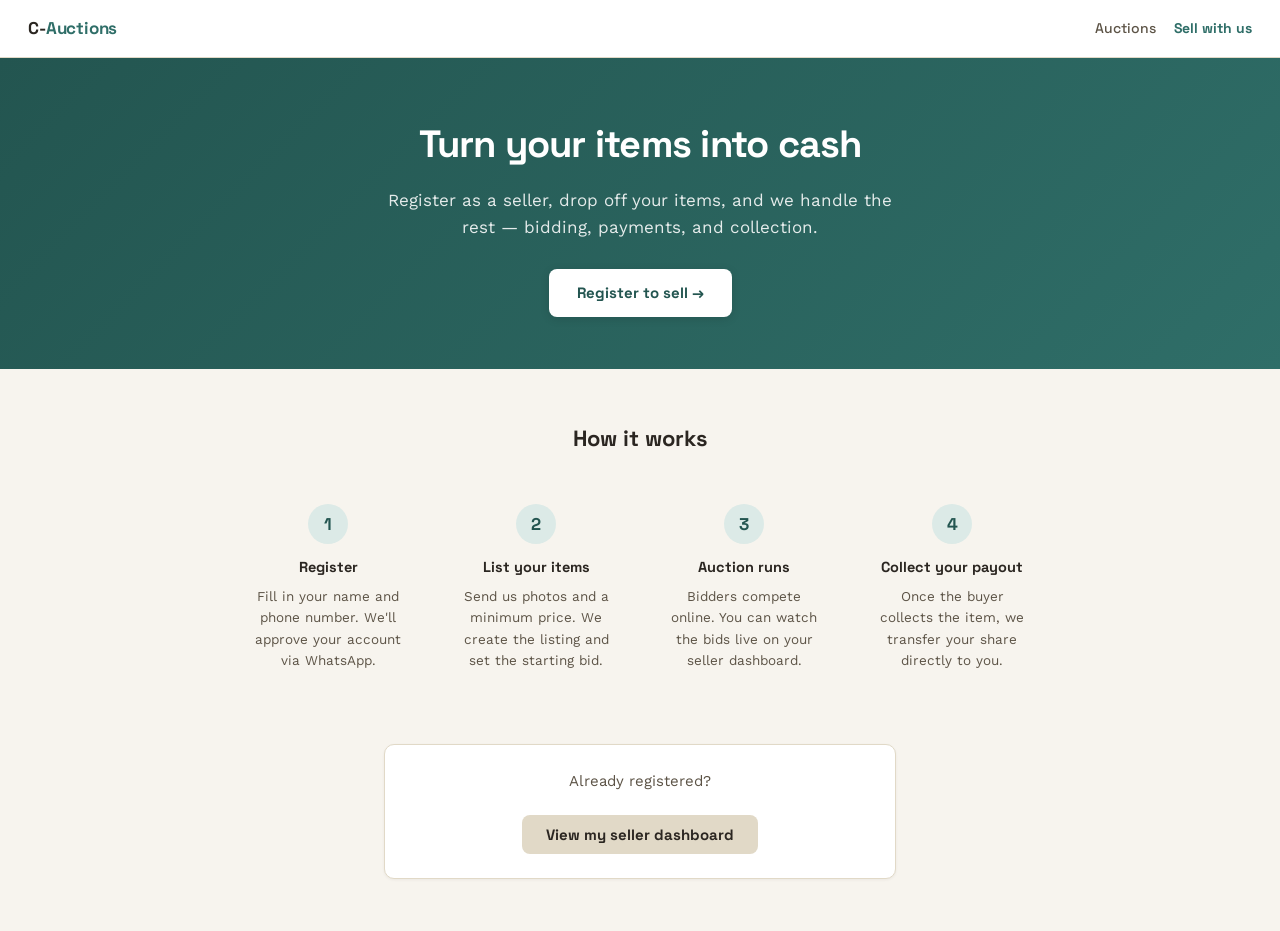
==== pages/seller.html @ de564e2b "Add seller self-registration and dashboard" ====
<!DOCTYPE html>
<html lang="en">
<head>
<meta charset="UTF-8">
<meta name="viewport" content="width=device-width, initial-scale=1.0">
<title>Sell with us — C-Auctions</title>
<link rel="preconnect" href="https://fonts.googleapis.com">
<link href="https://fonts.googleapis.com/css2?family=Space+Grotesk:wght@500;700&family=Work+Sans:wght@400;500;600&display=swap" rel="stylesheet">
<style>
:root {
  --teal-600:#2F6E68; --teal-700:#235550; --teal-100:#DCEAE7;
  --stone-50:#F7F4EE; --stone-100:#EDE7DB; --stone-200:#E1D9C7; --stone-300:#D2C7AE;
  --ink-900:#2B2621; --ink-600:#5C5346; --ink-400:#8A8071;
  --green-600:#4C7A4F; --green-100:#DEEBDD;
  --clay-500:#B9773F; --clay-100:#F3E4D2;
  --red-600:#A8452E; --red-100:#F3DFD8;
  --radius:10px;
}
*{box-sizing:border-box;}
html,body{margin:0;padding:0;}
body{
  background:var(--stone-50); color:var(--ink-900);
  font-family:'Work Sans',sans-serif; font-size:15px; line-height:1.6;
}
h1,h2,h3,.brand,nav a,button{font-family:'Space Grotesk',sans-serif;}

/* Header */
header{
  background:#fff; border-bottom:1px solid var(--stone-200);
  padding:0 28px; display:flex; align-items:center;
  justify-content:space-between; height:58px;
}
.brand{font-weight:700;font-size:17px;letter-spacing:-.01em;text-decoration:none;color:var(--ink-900);}
.brand span{color:var(--teal-600);}
.header-nav{display:flex;gap:18px;align-items:center;}
.header-nav a{color:var(--ink-600);font-size:14px;font-weight:500;text-decoration:none;}
.header-nav a:hover{color:var(--teal-600);}

/* Hero */
.hero{
  background:linear-gradient(135deg,var(--teal-700) 0%,var(--teal-600) 100%);
  color:#fff; padding:56px 28px 52px; text-align:center;
}
.hero h1{font-size:clamp(26px,5vw,38px);margin:0 0 12px;letter-spacing:-.02em;}
.hero p{font-size:17px;opacity:.88;max-width:520px;margin:0 auto 28px;}
.hero-btn{
  display:inline-block;background:#fff;color:var(--teal-700);
  font-family:'Space Grotesk',sans-serif;font-weight:700;font-size:15px;
  padding:12px 28px;border-radius:8px;text-decoration:none;
  box-shadow:0 2px 10px rgba(0,0,0,.12);
}
.hero-btn:hover{background:var(--stone-100);}

/* How it works */
.how{max-width:860px;margin:52px auto;padding:0 24px;}
.how h2{font-size:22px;margin:0 0 28px;text-align:center;}
.steps{display:grid;grid-template-columns:repeat(auto-fit,minmax(180px,1fr));gap:20px;}
.step{text-align:center;padding:20px 14px;}
.step .num{
  width:40px;height:40px;border-radius:50%;background:var(--teal-100);
  color:var(--teal-700);font-family:'Space Grotesk',sans-serif;font-weight:700;
  font-size:17px;display:flex;align-items:center;justify-content:center;margin:0 auto 12px;
}
.step h3{font-size:14.5px;margin:0 0 6px;}
.step p{font-size:13.5px;color:var(--ink-600);margin:0;}

/* Forms / cards */
.section{max-width:560px;margin:0 auto 52px;padding:0 24px;}
.card{
  background:#fff;border:1px solid var(--stone-200);border-radius:var(--radius);
  padding:28px 28px;box-shadow:0 1px 3px rgba(43,38,33,.06);
}
.card h2{font-size:19px;margin:0 0 20px;}
label{display:block;font-size:12.5px;font-weight:600;color:var(--ink-600);
  margin:0 0 5px;text-transform:uppercase;letter-spacing:.03em;}
input[type=text],input[type=tel],input[type=email]{
  width:100%;padding:10px 12px;border:1px solid var(--stone-300);border-radius:8px;
  font-family:'Work Sans',sans-serif;font-size:14.5px;color:var(--ink-900);margin-bottom:14px;
}
input:focus{outline:2px solid var(--teal-600);outline-offset:0;border-color:var(--teal-600);}
button{
  width:100%;padding:12px;background:var(--teal-600);color:#fff;border:none;
  border-radius:8px;font-family:'Space Grotesk',sans-serif;font-weight:700;
  font-size:15px;cursor:pointer;margin-top:4px;
}
button:hover{background:var(--teal-700);}
button:disabled{opacity:.5;cursor:not-allowed;}
button.secondary{background:var(--stone-200);color:var(--ink-900);margin-top:8px;}
button.secondary:hover{background:var(--stone-300);}
.hint{font-size:13px;color:var(--ink-400);margin-top:-8px;margin-bottom:14px;}

/* Feedback banners */
.banner{border-radius:8px;padding:14px 16px;margin-bottom:16px;font-size:14px;line-height:1.5;}
.banner.success{background:var(--green-100);color:var(--green-600);}
.banner.warn{background:var(--clay-100);color:var(--clay-500);}
.banner.error{background:var(--red-100);color:var(--red-600);}
.banner.info{background:var(--teal-100);color:var(--teal-700);}

/* Dashboard */
.dash-header{
  background:#fff;border-bottom:1px solid var(--stone-200);
  padding:16px 24px;margin-bottom:24px;
}
.dash-header h2{margin:0 0 2px;font-size:18px;}
.dash-header p{margin:0;color:var(--ink-600);font-size:13.5px;}

.stats-row{display:grid;grid-template-columns:repeat(auto-fit,minmax(130px,1fr));gap:12px;margin-bottom:22px;}
.stat{background:#fff;border:1px solid var(--stone-200);border-radius:var(--radius);padding:14px 16px;}
.stat .num{font-family:'Space Grotesk',sans-serif;font-size:22px;font-weight:700;}
.stat .label{color:var(--ink-600);font-size:12px;margin-top:4px;}

.section-title{font-family:'Space Grotesk',sans-serif;font-size:15px;font-weight:700;
  margin:24px 0 10px;padding-bottom:7px;border-bottom:1px solid var(--stone-200);}

.item-card{
  background:#fff;border:1px solid var(--stone-200);border-radius:var(--radius);
  padding:14px 16px;margin-bottom:10px;display:flex;gap:14px;align-items:flex-start;
}
.item-card img{width:56px;height:56px;object-fit:cover;border-radius:6px;
  background:var(--stone-200);flex:0 0 56px;}
.item-card .info{flex:1;min-width:0;}
.item-card .name{font-weight:600;font-size:14.5px;margin-bottom:2px;}
.item-card .meta{font-size:13px;color:var(--ink-600);}
.item-card .bid{font-family:'Space Grotesk',sans-serif;font-size:16px;font-weight:700;color:var(--teal-700);}

.dot{width:8px;height:8px;border-radius:50%;display:inline-block;margin-right:5px;}
.dot-open{background:var(--teal-600);}
.dot-sold{background:var(--green-600);}
.dot-unsold{background:transparent;border:1.5px solid var(--ink-400);}
.dot-closed{background:transparent;border:1.5px solid var(--ink-600);}

.pay-row{
  background:#fff;border:1px solid var(--stone-200);border-radius:8px;
  padding:12px 16px;margin-bottom:8px;display:flex;justify-content:space-between;
  align-items:center;gap:10px;flex-wrap:wrap;
}
.pay-row .item-label{font-size:14px;font-weight:600;}
.pay-row .amounts{font-size:13px;color:var(--ink-600);}
.pay-row .status-tag{font-size:12px;font-weight:700;padding:3px 10px;border-radius:999px;}
.tag-paid{background:var(--green-100);color:var(--green-600);}
.tag-pending{background:var(--clay-100);color:var(--clay-500);}
.tag-collected{background:var(--teal-100);color:var(--teal-700);}

/* Toggle between screens */
.screen{display:none;}
.screen.active{display:block;}

@media(max-width:600px){
  header{padding:0 16px;}
  .hero{padding:40px 18px 36px;}
  .card{padding:20px 18px;}
  .section{padding:0 16px;}
}
</style>
</head>
<body>

<header>
  <a href="index.html" class="brand">C-<span>Auctions</span></a>
  <nav class="header-nav">
    <a href="index.html">Auctions</a>
    <a href="seller.html" style="color:var(--teal-600);font-weight:700;">Sell with us</a>
  </nav>
</header>

<!-- ── Screen: landing (default) ── -->
<div class="screen active" id="screen-landing">
  <div class="hero">
    <h1>Turn your items into cash</h1>
    <p>Register as a seller, drop off your items, and we handle the rest — bidding, payments, and collection.</p>
    <a href="#" class="hero-btn" onclick="showScreen('screen-register');return false;">Register to sell →</a>
  </div>

  <div class="how">
    <h2>How it works</h2>
    <div class="steps">
      <div class="step">
        <div class="num">1</div>
        <h3>Register</h3>
        <p>Fill in your name and phone number. We'll approve your account via WhatsApp.</p>
      </div>
      <div class="step">
        <div class="num">2</div>
        <h3>List your items</h3>
        <p>Send us photos and a minimum price. We create the listing and set the starting bid.</p>
      </div>
      <div class="step">
        <div class="num">3</div>
        <h3>Auction runs</h3>
        <p>Bidders compete online. You can watch the bids live on your seller dashboard.</p>
      </div>
      <div class="step">
        <div class="num">4</div>
        <h3>Collect your payout</h3>
        <p>Once the buyer collects the item, we transfer your share directly to you.</p>
      </div>
    </div>
  </div>

  <div class="section">
    <div class="card" style="text-align:center;padding:24px;">
      <p style="margin:0 0 14px;color:var(--ink-600);">Already registered?</p>
      <button class="secondary" style="width:auto;padding:10px 24px;" onclick="showScreen('screen-lookup')">View my seller dashboard</button>
    </div>
  </div>
</div>

<!-- ── Screen: register ── -->
<div class="screen" id="screen-register">
  <div class="section" style="margin-top:40px;">
    <div class="card">
      <h2>Register as a seller</h2>
      <div id="reg-banner"></div>
      <div id="reg-form">
        <label for="r-name">Full name *</label>
        <input type="text" id="r-name" placeholder="Jane Smith">
        <label for="r-phone">WhatsApp number *</label>
        <input type="tel" id="r-phone" placeholder="082 123 4567">
        <div class="hint">We'll send your approval and collection notifications here.</div>
        <label for="r-email">Email (optional)</label>
        <input type="email" id="r-email" placeholder="jane@example.com">
        <button id="reg-btn" onclick="submitRegistration()">Submit registration</button>
        <button class="secondary" onclick="showScreen('screen-landing')">← Back</button>
      </div>
    </div>
  </div>
</div>

<!-- ── Screen: lookup (returning seller) ── -->
<div class="screen" id="screen-lookup">
  <div class="section" style="margin-top:40px;">
    <div class="card">
      <h2>View your dashboard</h2>
      <div id="lookup-banner"></div>
      <label for="l-phone">Your WhatsApp number</label>
      <input type="tel" id="l-phone" placeholder="082 123 4567"
        onkeydown="if(event.key==='Enter') loadDashboard()">
      <button onclick="loadDashboard()">Open dashboard</button>
      <button class="secondary" onclick="showScreen('screen-landing')">← Back</button>
    </div>
  </div>
</div>

<!-- ── Screen: dashboard ── -->
<div class="screen" id="screen-dashboard">
  <div class="dash-header">
    <h2 id="dash-name">My seller dashboard</h2>
    <p id="dash-phone"></p>
  </div>
  <div class="section" style="max-width:700px;margin-bottom:52px;">
    <div class="stats-row" id="dash-stats"></div>

    <div class="section-title">My items</div>
    <div id="dash-items"><p style="color:var(--ink-400);">Loading…</p></div>

    <div class="section-title">Payments &amp; payouts</div>
    <div id="dash-payments"><p style="color:var(--ink-400);">Loading…</p></div>

    <div style="margin-top:24px;">
      <button class="secondary" onclick="showScreen('screen-landing')">← Back</button>
    </div>
  </div>
</div>

<script>
const API = 'https://consignment-auctions-api.morneydeetlefs.workers.dev/api';

function showScreen(id) {
  document.querySelectorAll('.screen').forEach(s => s.classList.remove('active'));
  document.getElementById(id).classList.add('active');
  window.scrollTo(0, 0);
}

function normalisePhone(raw) {
  let p = raw.replace(/[\s\-()]/g, '');
  if (p.startsWith('0')) p = '27' + p.slice(1);
  if (!p.startsWith('27')) p = '27' + p;
  return p;
}

function money(n) {
  return 'R' + Number(n).toLocaleString('en-ZA', { minimumFractionDigits: 2, maximumFractionDigits: 2 });
}

function banner(containerId, msg, type) {
  document.getElementById(containerId).innerHTML =
    `<div class="banner ${type}">${msg}</div>`;
}

// ── Registration ──────────────────────────────────────────────
async function submitRegistration() {
  const name = document.getElementById('r-name').value.trim();
  const phone = document.getElementById('r-phone').value.trim();
  const email = document.getElementById('r-email').value.trim();
  if (!name || !phone) return banner('reg-banner', 'Name and phone are required.', 'error');

  const btn = document.getElementById('reg-btn');
  btn.disabled = true; btn.textContent = 'Submitting…';

  try {
    const res = await fetch(`${API}/register`, {
      method: 'POST',
      headers: { 'Content-Type': 'application/json' },
      body: JSON.stringify({ name, phone, email: email || undefined }),
    });
    const data = await res.json();
    if (data.alreadyPending) {
      banner('reg-banner', '⏳ ' + data.message, 'warn');
    } else if (data.alreadyActive) {
      banner('reg-banner', '✅ ' + data.message, 'info');
      document.getElementById('reg-form').innerHTML +=
        `<button class="secondary" onclick="document.getElementById('l-phone').value='${document.getElementById('r-phone').value}';showScreen('screen-lookup')">Open my dashboard →</button>`;
    } else if (data.ok) {
      document.getElementById('reg-form').style.display = 'none';
      banner('reg-banner', `
        <strong>✅ Registration submitted!</strong><br>
        Thanks, ${name}. We'll send you a WhatsApp message once your account is approved — usually within 24 hours.
        Once approved you can list items by sending us photos on WhatsApp.
      `, 'success');
    } else {
      throw new Error(data.error || 'Something went wrong');
    }
  } catch (e) {
    banner('reg-banner', '❌ ' + e.message, 'error');
  }
  btn.disabled = false; btn.textContent = 'Submit registration';
}

// ── Dashboard ─────────────────────────────────────────────────
async function loadDashboard() {
  const raw = document.getElementById('l-phone').value.trim();
  if (!raw) return banner('lookup-banner', 'Enter your phone number.', 'error');
  const phone = normalisePhone(raw);

  try {
    const res = await fetch(`${API}/seller-portal/${phone}`);
    const data = await res.json();
    if (!res.ok) {
      if (res.status === 404) {
        banner('lookup-banner',
          `No account found for that number. <a href="#" onclick="showScreen('screen-register');return false;">Register here →</a>`,
          'error');
      } else {
        banner('lookup-banner', data.error || 'Something went wrong', 'error');
      }
      return;
    }

    if (data.status === 'pending') {
      banner('lookup-banner', `
        ⏳ <strong>Your account is pending approval.</strong><br>
        We'll send you a WhatsApp message once you're approved, ${data.seller.name}.
      `, 'warn');
      return;
    }

    renderDashboard(data);
    showScreen('screen-dashboard');

  } catch (e) {
    banner('lookup-banner', '❌ ' + e.message, 'error');
  }
}

function renderDashboard(data) {
  const { seller, items, payments, payouts } = data;
  document.getElementById('dash-name').textContent = seller.name;
  document.getElementById('dash-phone').textContent = seller.phone;

  const totalEarned = payments.filter(p => p.payment_status === 'paid').reduce((s, p) => s + p.seller_due, 0);
  const totalPaidOut = payouts.filter(p => p.status === 'paid').reduce((s, p) => s + p.total_amount, 0);
  const openItems = items.filter(i => i.status === 'open').length;
  const soldItems = items.filter(i => i.status === 'sold').length;

  document.getElementById('dash-stats').innerHTML = `
    <div class="stat"><div class="num">${items.length}</div><div class="label">Total items</div></div>
    <div class="stat"><div class="num">${openItems}</div><div class="label">Currently bidding</div></div>
    <div class="stat"><div class="num">${soldItems}</div><div class="label">Sold</div></div>
    <div class="stat"><div class="num">${money(totalEarned)}</div><div class="label">Total earned</div></div>
    <div class="stat"><div class="num">${money(totalPaidOut)}</div><div class="label">Paid out to you</div></div>
  `;

  if (!items.length) {
    document.getElementById('dash-items').innerHTML =
      `<p style="color:var(--ink-400);">No items yet. Send us photos on WhatsApp to get your first item listed.</p>`;
  } else {
    document.getElementById('dash-items').innerHTML = items.map(it => {
      const dotClass = { open:'dot-open', sold:'dot-sold', unsold:'dot-unsold', closed:'dot-closed' }[it.status] || 'dot-closed';
      const imgSrc = it.image_key
        ? `${API}/images/${it.image_key}`
        : '';
      return `
        <div class="item-card">
          ${imgSrc ? `<img src="${imgSrc}" onerror="this.style.display='none'">` : ''}
          <div class="info">
            <div class="name">${esc(it.name)}</div>
            <div class="meta">
              <span class="dot ${dotClass}"></span>${it.status}
              &nbsp;·&nbsp; ${esc(it.auction_name)}
              ${it.end_date ? `&nbsp;·&nbsp; Ends ${new Date(it.end_date).toLocaleDateString('en-ZA')}` : ''}
            </div>
            ${it.status === 'open' || it.status === 'sold'
              ? `<div class="bid">Current bid: ${money(it.current_bid)}${it.highest_bidder_name ? ` <span style="font-size:13px;font-weight:400;color:var(--ink-600);">by ${esc(it.highest_bidder_name)}</span>` : ''}</div>`
              : ''}
          </div>
        </div>
      `;
    }).join('');
  }

  if (!payments.length) {
    document.getElementById('dash-payments').innerHTML =
      `<p style="color:var(--ink-400);">No payments yet.</p>`;
  } else {
    document.getElementById('dash-payments').innerHTML = payments.map(p => {
      const tag = p.collected_at
        ? `<span class="status-tag tag-collected">✓ Collected</span>`
        : p.payment_status === 'paid'
          ? `<span class="status-tag tag-paid">Payment received</span>`
          : `<span class="status-tag tag-pending">Awaiting payment</span>`;
      return `
        <div class="pay-row">
          <div>
            <div class="item-label">${esc(p.item_name)}</div>
            <div class="amounts">Sale: ${money(p.amount)} &nbsp;·&nbsp; Your share: <strong>${money(p.seller_due)}</strong></div>
          </div>
          ${tag}
        </div>
      `;
    }).join('');

    if (payouts.length) {
      document.getElementById('dash-payments').innerHTML += `
        <div style="margin-top:14px;font-size:13.5px;color:var(--ink-600);">
          <strong>Payout history</strong>
        </div>
        ${payouts.map(po => `
          <div class="pay-row">
            <div>
              <div class="item-label">${money(po.total_amount)}</div>
              <div class="amounts">${new Date(po.created_at).toLocaleDateString('en-ZA')}</div>
            </div>
            <span class="status-tag ${po.status === 'paid' ? 'tag-paid' : 'tag-pending'}">
              ${po.status === 'paid' ? '✓ Sent' : 'Pending'}
            </span>
          </div>
        `).join('')}
      `;
    }
  }
}

function esc(s) {
  return String(s ?? '').replace(/[&<>"']/g, c =>
    ({'&':'&amp;','<':'&lt;','>':'&gt;','"':'&quot;',"'":'&#39;'}[c]));
}
</script>
</body>
</html>
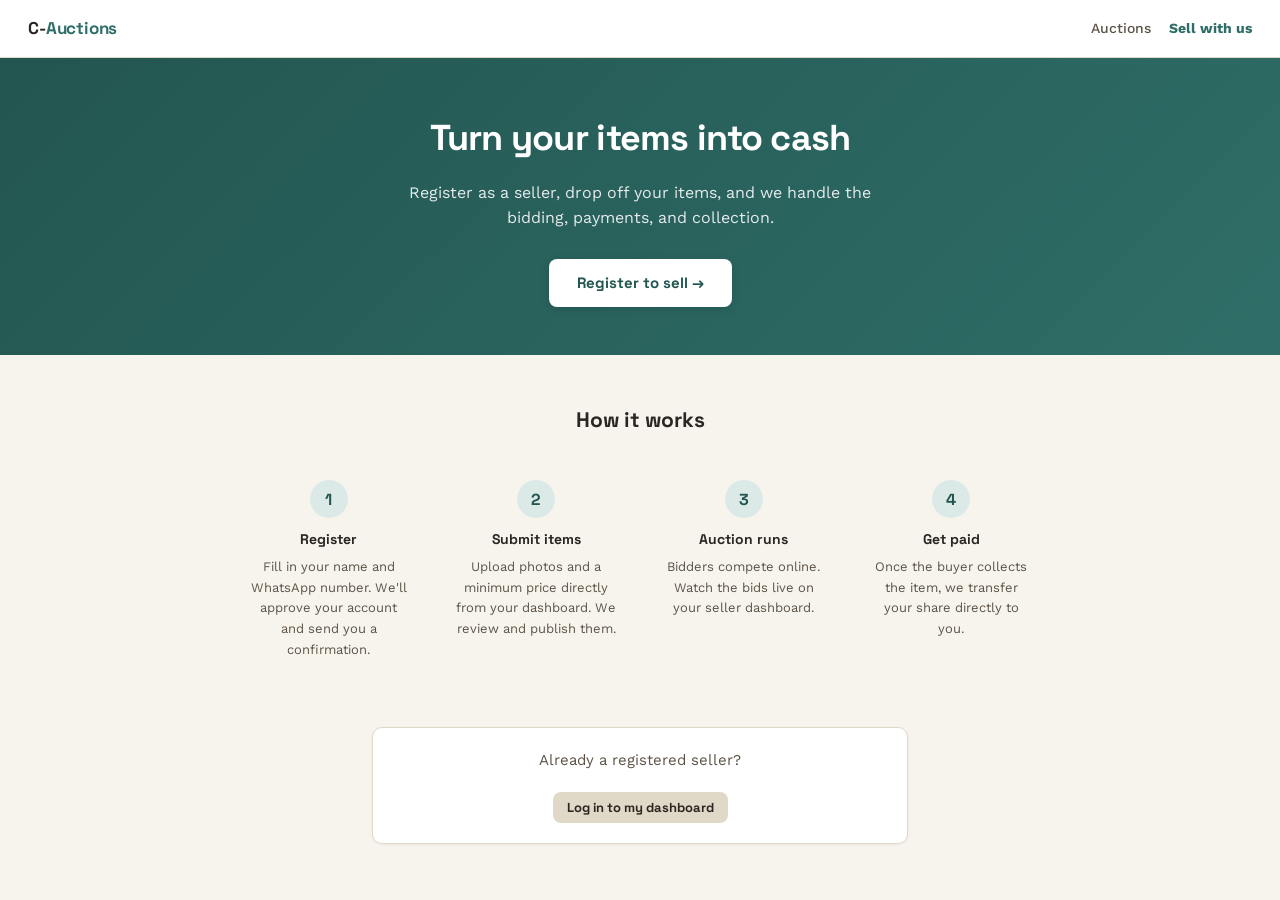
==== commit 8dc71b42: "Seller OTP login, item submissions, sell link on public site" ====
--- a/pages/seller.html
+++ b/pages/seller.html
@@ -7,150 +7,89 @@
 <link rel="preconnect" href="https://fonts.googleapis.com">
 <link href="https://fonts.googleapis.com/css2?family=Space+Grotesk:wght@500;700&family=Work+Sans:wght@400;500;600&display=swap" rel="stylesheet">
 <style>
-:root {
-  --teal-600:#2F6E68; --teal-700:#235550; --teal-100:#DCEAE7;
-  --stone-50:#F7F4EE; --stone-100:#EDE7DB; --stone-200:#E1D9C7; --stone-300:#D2C7AE;
-  --ink-900:#2B2621; --ink-600:#5C5346; --ink-400:#8A8071;
-  --green-600:#4C7A4F; --green-100:#DEEBDD;
-  --clay-500:#B9773F; --clay-100:#F3E4D2;
-  --red-600:#A8452E; --red-100:#F3DFD8;
+:root{
+  --teal-600:#2F6E68;--teal-700:#235550;--teal-100:#DCEAE7;
+  --stone-50:#F7F4EE;--stone-100:#EDE7DB;--stone-200:#E1D9C7;--stone-300:#D2C7AE;
+  --ink-900:#2B2621;--ink-600:#5C5346;--ink-400:#8A8071;
+  --green-600:#4C7A4F;--green-100:#DEEBDD;
+  --clay-500:#B9773F;--clay-100:#F3E4D2;
+  --red-600:#A8452E;--red-100:#F3DFD8;
   --radius:10px;
 }
 *{box-sizing:border-box;}
 html,body{margin:0;padding:0;}
-body{
-  background:var(--stone-50); color:var(--ink-900);
-  font-family:'Work Sans',sans-serif; font-size:15px; line-height:1.6;
-}
-h1,h2,h3,.brand,nav a,button{font-family:'Space Grotesk',sans-serif;}
-
-/* Header */
-header{
-  background:#fff; border-bottom:1px solid var(--stone-200);
-  padding:0 28px; display:flex; align-items:center;
-  justify-content:space-between; height:58px;
-}
-.brand{font-weight:700;font-size:17px;letter-spacing:-.01em;text-decoration:none;color:var(--ink-900);}
+body{background:var(--stone-50);color:var(--ink-900);font-family:'Work Sans',sans-serif;font-size:15px;line-height:1.6;}
+h1,h2,h3,.brand,button{font-family:'Space Grotesk',sans-serif;}
+header{background:#fff;border-bottom:1px solid var(--stone-200);padding:0 28px;display:flex;align-items:center;justify-content:space-between;height:58px;}
+.brand{font-weight:700;font-size:17px;text-decoration:none;color:var(--ink-900);letter-spacing:-.01em;}
 .brand span{color:var(--teal-600);}
 .header-nav{display:flex;gap:18px;align-items:center;}
 .header-nav a{color:var(--ink-600);font-size:14px;font-weight:500;text-decoration:none;}
-.header-nav a:hover{color:var(--teal-600);}
-
-/* Hero */
-.hero{
-  background:linear-gradient(135deg,var(--teal-700) 0%,var(--teal-600) 100%);
-  color:#fff; padding:56px 28px 52px; text-align:center;
-}
-.hero h1{font-size:clamp(26px,5vw,38px);margin:0 0 12px;letter-spacing:-.02em;}
-.hero p{font-size:17px;opacity:.88;max-width:520px;margin:0 auto 28px;}
-.hero-btn{
-  display:inline-block;background:#fff;color:var(--teal-700);
-  font-family:'Space Grotesk',sans-serif;font-weight:700;font-size:15px;
-  padding:12px 28px;border-radius:8px;text-decoration:none;
-  box-shadow:0 2px 10px rgba(0,0,0,.12);
-}
+.header-nav a.active{color:var(--teal-600);font-weight:700;}
+.hero{background:linear-gradient(135deg,var(--teal-700),var(--teal-600));color:#fff;padding:52px 28px 48px;text-align:center;}
+.hero h1{font-size:clamp(24px,5vw,36px);margin:0 0 12px;letter-spacing:-.02em;}
+.hero p{font-size:16px;opacity:.88;max-width:500px;margin:0 auto 28px;}
+.hero-btn{display:inline-block;background:#fff;color:var(--teal-700);font-family:'Space Grotesk',sans-serif;font-weight:700;font-size:15px;padding:12px 28px;border-radius:8px;text-decoration:none;box-shadow:0 2px 10px rgba(0,0,0,.12);}
 .hero-btn:hover{background:var(--stone-100);}
-
-/* How it works */
-.how{max-width:860px;margin:52px auto;padding:0 24px;}
-.how h2{font-size:22px;margin:0 0 28px;text-align:center;}
-.steps{display:grid;grid-template-columns:repeat(auto-fit,minmax(180px,1fr));gap:20px;}
-.step{text-align:center;padding:20px 14px;}
-.step .num{
-  width:40px;height:40px;border-radius:50%;background:var(--teal-100);
-  color:var(--teal-700);font-family:'Space Grotesk',sans-serif;font-weight:700;
-  font-size:17px;display:flex;align-items:center;justify-content:center;margin:0 auto 12px;
-}
-.step h3{font-size:14.5px;margin:0 0 6px;}
-.step p{font-size:13.5px;color:var(--ink-600);margin:0;}
-
-/* Forms / cards */
-.section{max-width:560px;margin:0 auto 52px;padding:0 24px;}
-.card{
-  background:#fff;border:1px solid var(--stone-200);border-radius:var(--radius);
-  padding:28px 28px;box-shadow:0 1px 3px rgba(43,38,33,.06);
-}
-.card h2{font-size:19px;margin:0 0 20px;}
-label{display:block;font-size:12.5px;font-weight:600;color:var(--ink-600);
-  margin:0 0 5px;text-transform:uppercase;letter-spacing:.03em;}
-input[type=text],input[type=tel],input[type=email]{
-  width:100%;padding:10px 12px;border:1px solid var(--stone-300);border-radius:8px;
-  font-family:'Work Sans',sans-serif;font-size:14.5px;color:var(--ink-900);margin-bottom:14px;
-}
-input:focus{outline:2px solid var(--teal-600);outline-offset:0;border-color:var(--teal-600);}
-button{
-  width:100%;padding:12px;background:var(--teal-600);color:#fff;border:none;
-  border-radius:8px;font-family:'Space Grotesk',sans-serif;font-weight:700;
-  font-size:15px;cursor:pointer;margin-top:4px;
-}
+.how{max-width:860px;margin:48px auto;padding:0 24px;}
+.how h2{font-size:21px;margin:0 0 26px;text-align:center;}
+.steps{display:grid;grid-template-columns:repeat(auto-fit,minmax(170px,1fr));gap:18px;}
+.step{text-align:center;padding:18px 14px;}
+.step .num{width:38px;height:38px;border-radius:50%;background:var(--teal-100);color:var(--teal-700);font-family:'Space Grotesk',sans-serif;font-weight:700;font-size:16px;display:flex;align-items:center;justify-content:center;margin:0 auto 10px;}
+.step h3{font-size:14px;margin:0 0 6px;}
+.step p{font-size:13px;color:var(--ink-600);margin:0;}
+.section{max-width:580px;margin:0 auto 48px;padding:0 22px;}
+.card{background:#fff;border:1px solid var(--stone-200);border-radius:var(--radius);padding:26px 26px;box-shadow:0 1px 3px rgba(43,38,33,.06);}
+.card h2{font-size:18px;margin:0 0 18px;}
+label{display:block;font-size:12px;font-weight:600;color:var(--ink-600);margin:0 0 5px;text-transform:uppercase;letter-spacing:.03em;}
+input[type=text],input[type=tel],input[type=email],input[type=number],textarea,select{width:100%;padding:10px 12px;border:1px solid var(--stone-300);border-radius:8px;font-family:'Work Sans',sans-serif;font-size:14.5px;color:var(--ink-900);margin-bottom:14px;background:#fff;}
+input:focus,textarea:focus,select:focus{outline:2px solid var(--teal-600);border-color:var(--teal-600);}
+textarea{resize:vertical;min-height:72px;}
+input[type=file]{width:100%;margin-bottom:14px;font-size:14px;}
+.otp-input{font-family:'Space Grotesk',sans-serif;font-size:26px;letter-spacing:.2em;text-align:center;}
+button{display:block;width:100%;padding:12px;background:var(--teal-600);color:#fff;border:none;border-radius:8px;font-family:'Space Grotesk',sans-serif;font-weight:700;font-size:15px;cursor:pointer;margin-top:4px;}
 button:hover{background:var(--teal-700);}
 button:disabled{opacity:.5;cursor:not-allowed;}
 button.secondary{background:var(--stone-200);color:var(--ink-900);margin-top:8px;}
 button.secondary:hover{background:var(--stone-300);}
-.hint{font-size:13px;color:var(--ink-400);margin-top:-8px;margin-bottom:14px;}
-
-/* Feedback banners */
-.banner{border-radius:8px;padding:14px 16px;margin-bottom:16px;font-size:14px;line-height:1.5;}
+button.small{width:auto;padding:7px 14px;font-size:13px;display:inline-block;}
+.hint{font-size:13px;color:var(--ink-400);margin:-8px 0 14px;}
+.banner{border-radius:8px;padding:13px 15px;margin-bottom:16px;font-size:14px;line-height:1.5;}
 .banner.success{background:var(--green-100);color:var(--green-600);}
 .banner.warn{background:var(--clay-100);color:var(--clay-500);}
 .banner.error{background:var(--red-100);color:var(--red-600);}
 .banner.info{background:var(--teal-100);color:var(--teal-700);}
+.screen{display:none;}
+.screen.active{display:block;}
 
 /* Dashboard */
-.dash-header{
-  background:#fff;border-bottom:1px solid var(--stone-200);
-  padding:16px 24px;margin-bottom:24px;
-}
-.dash-header h2{margin:0 0 2px;font-size:18px;}
-.dash-header p{margin:0;color:var(--ink-600);font-size:13.5px;}
-
-.stats-row{display:grid;grid-template-columns:repeat(auto-fit,minmax(130px,1fr));gap:12px;margin-bottom:22px;}
-.stat{background:#fff;border:1px solid var(--stone-200);border-radius:var(--radius);padding:14px 16px;}
-.stat .num{font-family:'Space Grotesk',sans-serif;font-size:22px;font-weight:700;}
-.stat .label{color:var(--ink-600);font-size:12px;margin-top:4px;}
-
-.section-title{font-family:'Space Grotesk',sans-serif;font-size:15px;font-weight:700;
-  margin:24px 0 10px;padding-bottom:7px;border-bottom:1px solid var(--stone-200);}
-
-.item-card{
-  background:#fff;border:1px solid var(--stone-200);border-radius:var(--radius);
-  padding:14px 16px;margin-bottom:10px;display:flex;gap:14px;align-items:flex-start;
-}
-.item-card img{width:56px;height:56px;object-fit:cover;border-radius:6px;
-  background:var(--stone-200);flex:0 0 56px;}
+.dash-bar{background:#fff;border-bottom:1px solid var(--stone-200);padding:14px 24px;display:flex;align-items:center;justify-content:space-between;flex-wrap:wrap;gap:10px;}
+.dash-bar h2{margin:0;font-size:17px;}
+.stats-row{display:grid;grid-template-columns:repeat(auto-fit,minmax(120px,1fr));gap:10px;margin-bottom:20px;}
+.stat{background:#fff;border:1px solid var(--stone-200);border-radius:var(--radius);padding:13px 15px;}
+.stat .num{font-family:'Space Grotesk',sans-serif;font-size:20px;font-weight:700;}
+.stat .lbl{color:var(--ink-600);font-size:12px;margin-top:3px;}
+.sec-title{font-family:'Space Grotesk',sans-serif;font-size:14.5px;font-weight:700;margin:22px 0 10px;padding-bottom:7px;border-bottom:1px solid var(--stone-200);}
+.item-card{background:#fff;border:1px solid var(--stone-200);border-radius:var(--radius);padding:13px 15px;margin-bottom:9px;display:flex;gap:12px;align-items:flex-start;}
+.item-card img{width:52px;height:52px;object-fit:cover;border-radius:6px;background:var(--stone-200);flex:0 0 52px;}
 .item-card .info{flex:1;min-width:0;}
-.item-card .name{font-weight:600;font-size:14.5px;margin-bottom:2px;}
+.item-card .name{font-weight:600;font-size:14px;margin-bottom:2px;}
 .item-card .meta{font-size:13px;color:var(--ink-600);}
-.item-card .bid{font-family:'Space Grotesk',sans-serif;font-size:16px;font-weight:700;color:var(--teal-700);}
-
-.dot{width:8px;height:8px;border-radius:50%;display:inline-block;margin-right:5px;}
-.dot-open{background:var(--teal-600);}
-.dot-sold{background:var(--green-600);}
-.dot-unsold{background:transparent;border:1.5px solid var(--ink-400);}
-.dot-closed{background:transparent;border:1.5px solid var(--ink-600);}
-
-.pay-row{
-  background:#fff;border:1px solid var(--stone-200);border-radius:8px;
-  padding:12px 16px;margin-bottom:8px;display:flex;justify-content:space-between;
-  align-items:center;gap:10px;flex-wrap:wrap;
-}
-.pay-row .item-label{font-size:14px;font-weight:600;}
+.item-card .bid{font-family:'Space Grotesk',sans-serif;font-size:15px;font-weight:700;color:var(--teal-700);}
+.pay-row{background:#fff;border:1px solid var(--stone-200);border-radius:8px;padding:11px 14px;margin-bottom:8px;display:flex;justify-content:space-between;align-items:center;gap:10px;flex-wrap:wrap;}
+.pay-row .item-lbl{font-size:14px;font-weight:600;}
 .pay-row .amounts{font-size:13px;color:var(--ink-600);}
-.pay-row .status-tag{font-size:12px;font-weight:700;padding:3px 10px;border-radius:999px;}
+.tag{font-size:11.5px;font-weight:700;padding:3px 9px;border-radius:999px;}
 .tag-paid{background:var(--green-100);color:var(--green-600);}
 .tag-pending{background:var(--clay-100);color:var(--clay-500);}
 .tag-collected{background:var(--teal-100);color:var(--teal-700);}
-
-/* Toggle between screens */
-.screen{display:none;}
-.screen.active{display:block;}
-
-@media(max-width:600px){
-  header{padding:0 16px;}
-  .hero{padding:40px 18px 36px;}
-  .card{padding:20px 18px;}
-  .section{padding:0 16px;}
-}
+.tag-review{background:var(--stone-200);color:var(--ink-600);}
+.dot{width:7px;height:7px;border-radius:50%;display:inline-block;margin-right:4px;}
+.dot-open{background:var(--teal-600);}
+.dot-sold{background:var(--green-600);}
+.dot-unsold,.dot-closed{background:transparent;border:1.5px solid var(--ink-400);}
+.photo-preview{width:100%;max-height:200px;object-fit:contain;border-radius:8px;margin-bottom:14px;display:none;}
+@media(max-width:600px){header{padding:0 14px;}.hero{padding:36px 16px 32px;}.card{padding:18px 16px;}.section{padding:0 14px;}}
 </style>
 </head>
 <body>
@@ -159,300 +98,401 @@
   <a href="index.html" class="brand">C-<span>Auctions</span></a>
   <nav class="header-nav">
     <a href="index.html">Auctions</a>
-    <a href="seller.html" style="color:var(--teal-600);font-weight:700;">Sell with us</a>
+    <a href="seller.html" class="active">Sell with us</a>
   </nav>
 </header>
 
-<!-- ── Screen: landing (default) ── -->
+<!-- LANDING -->
 <div class="screen active" id="screen-landing">
   <div class="hero">
     <h1>Turn your items into cash</h1>
-    <p>Register as a seller, drop off your items, and we handle the rest — bidding, payments, and collection.</p>
+    <p>Register as a seller, drop off your items, and we handle the bidding, payments, and collection.</p>
     <a href="#" class="hero-btn" onclick="showScreen('screen-register');return false;">Register to sell →</a>
   </div>
-
   <div class="how">
     <h2>How it works</h2>
     <div class="steps">
-      <div class="step">
-        <div class="num">1</div>
-        <h3>Register</h3>
-        <p>Fill in your name and phone number. We'll approve your account via WhatsApp.</p>
-      </div>
-      <div class="step">
-        <div class="num">2</div>
-        <h3>List your items</h3>
-        <p>Send us photos and a minimum price. We create the listing and set the starting bid.</p>
-      </div>
-      <div class="step">
-        <div class="num">3</div>
-        <h3>Auction runs</h3>
-        <p>Bidders compete online. You can watch the bids live on your seller dashboard.</p>
-      </div>
-      <div class="step">
-        <div class="num">4</div>
-        <h3>Collect your payout</h3>
-        <p>Once the buyer collects the item, we transfer your share directly to you.</p>
-      </div>
-    </div>
-  </div>
-
+      <div class="step"><div class="num">1</div><h3>Register</h3><p>Fill in your name and WhatsApp number. We'll approve your account and send you a confirmation.</p></div>
+      <div class="step"><div class="num">2</div><h3>Submit items</h3><p>Upload photos and a minimum price directly from your dashboard. We review and publish them.</p></div>
+      <div class="step"><div class="num">3</div><h3>Auction runs</h3><p>Bidders compete online. Watch the bids live on your seller dashboard.</p></div>
+      <div class="step"><div class="num">4</div><h3>Get paid</h3><p>Once the buyer collects the item, we transfer your share directly to you.</p></div>
+    </div>
+  </div>
   <div class="section">
-    <div class="card" style="text-align:center;padding:24px;">
-      <p style="margin:0 0 14px;color:var(--ink-600);">Already registered?</p>
-      <button class="secondary" style="width:auto;padding:10px 24px;" onclick="showScreen('screen-lookup')">View my seller dashboard</button>
+    <div class="card" style="text-align:center;padding:20px;">
+      <p style="margin:0 0 12px;color:var(--ink-600);">Already a registered seller?</p>
+      <button class="secondary small" onclick="showScreen('screen-login')">Log in to my dashboard</button>
     </div>
   </div>
 </div>
 
-<!-- ── Screen: register ── -->
+<!-- REGISTER -->
 <div class="screen" id="screen-register">
-  <div class="section" style="margin-top:40px;">
+  <div class="section" style="margin-top:38px;">
     <div class="card">
       <h2>Register as a seller</h2>
       <div id="reg-banner"></div>
       <div id="reg-form">
-        <label for="r-name">Full name *</label>
+        <label>Full name *</label>
         <input type="text" id="r-name" placeholder="Jane Smith">
-        <label for="r-phone">WhatsApp number *</label>
+        <label>WhatsApp number *</label>
         <input type="tel" id="r-phone" placeholder="082 123 4567">
-        <div class="hint">We'll send your approval and collection notifications here.</div>
-        <label for="r-email">Email (optional)</label>
+        <div class="hint">We'll send your approval and all notifications here.</div>
+        <label>Email (optional)</label>
         <input type="email" id="r-email" placeholder="jane@example.com">
-        <button id="reg-btn" onclick="submitRegistration()">Submit registration</button>
+        <button onclick="submitRegistration()">Submit registration</button>
         <button class="secondary" onclick="showScreen('screen-landing')">← Back</button>
       </div>
     </div>
   </div>
 </div>
 
-<!-- ── Screen: lookup (returning seller) ── -->
-<div class="screen" id="screen-lookup">
-  <div class="section" style="margin-top:40px;">
+<!-- LOGIN (OTP request) -->
+<div class="screen" id="screen-login">
+  <div class="section" style="margin-top:38px;">
     <div class="card">
-      <h2>View your dashboard</h2>
-      <div id="lookup-banner"></div>
-      <label for="l-phone">Your WhatsApp number</label>
+      <h2>Log in to your dashboard</h2>
+      <div id="login-banner"></div>
+      <label>Your WhatsApp number</label>
       <input type="tel" id="l-phone" placeholder="082 123 4567"
-        onkeydown="if(event.key==='Enter') loadDashboard()">
-      <button onclick="loadDashboard()">Open dashboard</button>
+        onkeydown="if(event.key==='Enter') requestOtp()">
+      <button onclick="requestOtp()">Send me a login code</button>
       <button class="secondary" onclick="showScreen('screen-landing')">← Back</button>
     </div>
   </div>
 </div>
 
-<!-- ── Screen: dashboard ── -->
+<!-- OTP VERIFY -->
+<div class="screen" id="screen-otp">
+  <div class="section" style="margin-top:38px;">
+    <div class="card">
+      <h2>Enter your login code</h2>
+      <div id="otp-banner"></div>
+      <p style="color:var(--ink-600);font-size:14px;margin-bottom:16px;">We've sent a 6-digit code to your WhatsApp. Enter it below — it expires in 10 minutes.</p>
+      <label>6-digit code</label>
+      <input type="text" id="otp-input" class="otp-input" maxlength="6"
+        inputmode="numeric" pattern="[0-9]*"
+        oninput="this.value=this.value.replace(/\D/g,'')"
+        onkeydown="if(event.key==='Enter') verifyOtp()">
+      <button onclick="verifyOtp()">Log in</button>
+      <button class="secondary" onclick="showScreen('screen-login')">← Different number</button>
+    </div>
+  </div>
+</div>
+
+<!-- DASHBOARD -->
 <div class="screen" id="screen-dashboard">
-  <div class="dash-header">
-    <h2 id="dash-name">My seller dashboard</h2>
-    <p id="dash-phone"></p>
-  </div>
-  <div class="section" style="max-width:700px;margin-bottom:52px;">
+  <div class="dash-bar">
+    <div>
+      <h2 id="dash-name">My dashboard</h2>
+      <div id="dash-phone" style="font-size:13px;color:var(--ink-400);"></div>
+    </div>
+    <div style="display:flex;gap:8px;">
+      <button class="secondary small" onclick="showSubmitForm()">+ Submit item</button>
+      <button class="secondary small" onclick="logout()">Log out</button>
+    </div>
+  </div>
+
+  <div class="section" style="max-width:700px;margin-bottom:52px;margin-top:22px;">
     <div class="stats-row" id="dash-stats"></div>
 
-    <div class="section-title">My items</div>
-    <div id="dash-items"><p style="color:var(--ink-400);">Loading…</p></div>
-
-    <div class="section-title">Payments &amp; payouts</div>
-    <div id="dash-payments"><p style="color:var(--ink-400);">Loading…</p></div>
-
-    <div style="margin-top:24px;">
-      <button class="secondary" onclick="showScreen('screen-landing')">← Back</button>
-    </div>
+    <!-- Item submit form (hidden by default) -->
+    <div id="submit-form" style="display:none;">
+      <div class="card" style="margin-bottom:18px;border-color:var(--teal-600);">
+        <h2>Submit a new item</h2>
+        <div id="submit-banner"></div>
+        <label>Item name *</label>
+        <input type="text" id="si-name" placeholder="e.g. Weber Kettle Braai">
+        <label>Description</label>
+        <textarea id="si-desc" placeholder="Condition, size, any extras included…"></textarea>
+        <label>Your minimum price (R) *</label>
+        <input type="number" id="si-price" placeholder="e.g. 500" min="1" step="1">
+        <div class="hint">We may set the starting bid higher — this is your floor.</div>
+        <label>Photo *</label>
+        <input type="file" id="si-photo" accept="image/*" capture="environment"
+          onchange="previewPhoto(this)">
+        <img id="si-preview" class="photo-preview">
+        <label>Any extra notes for us</label>
+        <input type="text" id="si-notes" placeholder="e.g. can deliver, has original box…">
+        <button onclick="submitItem()">Submit for review</button>
+        <button class="secondary" onclick="hideSubmitForm()">Cancel</button>
+      </div>
+    </div>
+
+    <div class="sec-title">My items</div>
+    <div id="dash-items"></div>
+
+    <div class="sec-title">Submitted for review</div>
+    <div id="dash-requests"></div>
+
+    <div class="sec-title">Payments &amp; payouts</div>
+    <div id="dash-payments"></div>
   </div>
 </div>
 
 <script>
 const API = 'https://consignment-auctions-api.morneydeetlefs.workers.dev/api';
-
+const SESSION_KEY = 'cAuctionsSellerSession';
+
+// ── Session ──────────────────────────────────────────────────
+function saveSession(phone, data) {
+  const session = { phone, data, expiresAt: Date.now() + 24*60*60*1000 };
+  try { localStorage.setItem(SESSION_KEY, JSON.stringify(session)); } catch {}
+}
+function loadSession() {
+  try {
+    const s = JSON.parse(localStorage.getItem(SESSION_KEY) || 'null');
+    if (s && s.expiresAt > Date.now()) return s;
+  } catch {}
+  return null;
+}
+function clearSession() {
+  try { localStorage.removeItem(SESSION_KEY); } catch {}
+}
+
+function logout() {
+  clearSession();
+  showScreen('screen-landing');
+}
+
+// ── Helpers ──────────────────────────────────────────────────
 function showScreen(id) {
   document.querySelectorAll('.screen').forEach(s => s.classList.remove('active'));
   document.getElementById(id).classList.add('active');
-  window.scrollTo(0, 0);
-}
-
+  window.scrollTo(0,0);
+}
+function banner(id, msg, type) {
+  document.getElementById(id).innerHTML = msg ? `<div class="banner ${type}">${msg}</div>` : '';
+}
+function money(n) {
+  return 'R' + Number(n).toLocaleString('en-ZA',{minimumFractionDigits:2,maximumFractionDigits:2});
+}
+function esc(s) {
+  return String(s??'').replace(/[&<>"']/g,c=>({'&':'&amp;','<':'&lt;','>':'&gt;','"':'&quot;',"'":'&#39;'}[c]));
+}
 function normalisePhone(raw) {
-  let p = raw.replace(/[\s\-()]/g, '');
-  if (p.startsWith('0')) p = '27' + p.slice(1);
-  if (!p.startsWith('27')) p = '27' + p;
+  let p = raw.replace(/[\s\-()]/g,'');
+  if(p.startsWith('0')) p='27'+p.slice(1);
+  if(!p.startsWith('27')) p='27'+p;
   return p;
 }
 
-function money(n) {
-  return 'R' + Number(n).toLocaleString('en-ZA', { minimumFractionDigits: 2, maximumFractionDigits: 2 });
-}
-
-function banner(containerId, msg, type) {
-  document.getElementById(containerId).innerHTML =
-    `<div class="banner ${type}">${msg}</div>`;
-}
-
-// ── Registration ──────────────────────────────────────────────
+// ── Registration ─────────────────────────────────────────────
 async function submitRegistration() {
   const name = document.getElementById('r-name').value.trim();
   const phone = document.getElementById('r-phone').value.trim();
   const email = document.getElementById('r-email').value.trim();
-  if (!name || !phone) return banner('reg-banner', 'Name and phone are required.', 'error');
-
-  const btn = document.getElementById('reg-btn');
-  btn.disabled = true; btn.textContent = 'Submitting…';
-
+  if(!name||!phone) return banner('reg-banner','Name and WhatsApp number are required.','error');
   try {
-    const res = await fetch(`${API}/register`, {
-      method: 'POST',
-      headers: { 'Content-Type': 'application/json' },
-      body: JSON.stringify({ name, phone, email: email || undefined }),
-    });
+    const res = await fetch(`${API}/register`,{method:'POST',headers:{'Content-Type':'application/json'},body:JSON.stringify({name,phone,email:email||undefined})});
     const data = await res.json();
-    if (data.alreadyPending) {
-      banner('reg-banner', '⏳ ' + data.message, 'warn');
-    } else if (data.alreadyActive) {
-      banner('reg-banner', '✅ ' + data.message, 'info');
-      document.getElementById('reg-form').innerHTML +=
-        `<button class="secondary" onclick="document.getElementById('l-phone').value='${document.getElementById('r-phone').value}';showScreen('screen-lookup')">Open my dashboard →</button>`;
-    } else if (data.ok) {
-      document.getElementById('reg-form').style.display = 'none';
-      banner('reg-banner', `
-        <strong>✅ Registration submitted!</strong><br>
-        Thanks, ${name}. We'll send you a WhatsApp message once your account is approved — usually within 24 hours.
-        Once approved you can list items by sending us photos on WhatsApp.
-      `, 'success');
-    } else {
-      throw new Error(data.error || 'Something went wrong');
-    }
-  } catch (e) {
-    banner('reg-banner', '❌ ' + e.message, 'error');
-  }
-  btn.disabled = false; btn.textContent = 'Submit registration';
-}
-
-// ── Dashboard ─────────────────────────────────────────────────
-async function loadDashboard() {
-  const raw = document.getElementById('l-phone').value.trim();
-  if (!raw) return banner('lookup-banner', 'Enter your phone number.', 'error');
-  const phone = normalisePhone(raw);
-
-  try {
-    const res = await fetch(`${API}/seller-portal/${phone}`);
-    const data = await res.json();
-    if (!res.ok) {
-      if (res.status === 404) {
-        banner('lookup-banner',
-          `No account found for that number. <a href="#" onclick="showScreen('screen-register');return false;">Register here →</a>`,
-          'error');
-      } else {
-        banner('lookup-banner', data.error || 'Something went wrong', 'error');
-      }
+    if(data.alreadyPending) return banner('reg-banner','⏳ '+data.message,'warn');
+    if(data.alreadyActive) {
+      banner('reg-banner','✅ You\'re already registered. Log in below.','info');
+      document.getElementById('r-phone').value='';
+      setTimeout(()=>{ document.getElementById('l-phone').value=phone; showScreen('screen-login'); },1500);
       return;
     }
-
-    if (data.status === 'pending') {
-      banner('lookup-banner', `
-        ⏳ <strong>Your account is pending approval.</strong><br>
-        We'll send you a WhatsApp message once you're approved, ${data.seller.name}.
-      `, 'warn');
-      return;
-    }
-
+    if(data.ok) {
+      document.getElementById('reg-form').style.display='none';
+      banner('reg-banner',`<strong>✅ Registration submitted!</strong><br>Thanks, ${esc(name)}. We'll send you a WhatsApp message once your account is approved — usually within 24 hours.`,'success');
+    } else throw new Error(data.error||'Something went wrong');
+  } catch(e) { banner('reg-banner','❌ '+e.message,'error'); }
+}
+
+// ── OTP Login ─────────────────────────────────────────────────
+let currentPhone = '';
+
+async function requestOtp() {
+  const raw = document.getElementById('l-phone').value.trim();
+  if(!raw) return banner('login-banner','Enter your WhatsApp number.','error');
+  currentPhone = normalisePhone(raw);
+  banner('login-banner','','');
+  try {
+    const res = await fetch(`${API}/seller-otp`,{method:'POST',headers:{'Content-Type':'application/json'},body:JSON.stringify({phone:currentPhone})});
+    const data = await res.json();
+    if(data.pending) return banner('login-banner','⏳ '+data.message,'warn');
+    if(!res.ok) throw new Error(data.error||'Phone not found');
+    // OTP generated — admin will send it. Show OTP screen.
+    banner('otp-banner',`A login code has been generated for <strong>${esc(data.sellerName)}</strong>. Ask the admin to send it to your WhatsApp.`,'info');
+    showScreen('screen-otp');
+    document.getElementById('otp-input').value='';
+    document.getElementById('otp-input').focus();
+  } catch(e) { banner('login-banner','❌ '+e.message,'error'); }
+}
+
+async function verifyOtp() {
+  const otp = document.getElementById('otp-input').value.trim();
+  if(otp.length!==6) return banner('otp-banner','Enter the full 6-digit code.','error');
+  banner('otp-banner','','');
+  try {
+    const res = await fetch(`${API}/seller-otp/verify`,{method:'POST',headers:{'Content-Type':'application/json'},body:JSON.stringify({phone:currentPhone,otp})});
+    const data = await res.json();
+    if(!res.ok) throw new Error(data.error||'Invalid code');
+    saveSession(currentPhone, data);
     renderDashboard(data);
     showScreen('screen-dashboard');
-
-  } catch (e) {
-    banner('lookup-banner', '❌ ' + e.message, 'error');
-  }
-}
-
+  } catch(e) { banner('otp-banner','❌ '+e.message,'error'); }
+}
+
+// ── Dashboard ─────────────────────────────────────────────────
 function renderDashboard(data) {
-  const { seller, items, payments, payouts } = data;
+  const {seller,items,payments,payouts} = data;
   document.getElementById('dash-name').textContent = seller.name;
   document.getElementById('dash-phone').textContent = seller.phone;
 
-  const totalEarned = payments.filter(p => p.payment_status === 'paid').reduce((s, p) => s + p.seller_due, 0);
-  const totalPaidOut = payouts.filter(p => p.status === 'paid').reduce((s, p) => s + p.total_amount, 0);
-  const openItems = items.filter(i => i.status === 'open').length;
-  const soldItems = items.filter(i => i.status === 'sold').length;
+  const openItems = items.filter(i=>i.status==='open').length;
+  const soldItems = items.filter(i=>i.status==='sold').length;
+  const totalEarned = payments.filter(p=>p.payment_status==='paid').reduce((s,p)=>s+p.seller_due,0);
+  const paidOut = payouts.filter(p=>p.status==='paid').reduce((s,p)=>s+p.total_amount,0);
 
   document.getElementById('dash-stats').innerHTML = `
-    <div class="stat"><div class="num">${items.length}</div><div class="label">Total items</div></div>
-    <div class="stat"><div class="num">${openItems}</div><div class="label">Currently bidding</div></div>
-    <div class="stat"><div class="num">${soldItems}</div><div class="label">Sold</div></div>
-    <div class="stat"><div class="num">${money(totalEarned)}</div><div class="label">Total earned</div></div>
-    <div class="stat"><div class="num">${money(totalPaidOut)}</div><div class="label">Paid out to you</div></div>
+    <div class="stat"><div class="num">${items.length}</div><div class="lbl">Total items</div></div>
+    <div class="stat"><div class="num">${openItems}</div><div class="lbl">Bidding now</div></div>
+    <div class="stat"><div class="num">${soldItems}</div><div class="lbl">Sold</div></div>
+    <div class="stat"><div class="num">${money(totalEarned)}</div><div class="lbl">Total earned</div></div>
+    <div class="stat"><div class="num">${money(paidOut)}</div><div class="lbl">Paid to you</div></div>
   `;
 
-  if (!items.length) {
-    document.getElementById('dash-items').innerHTML =
-      `<p style="color:var(--ink-400);">No items yet. Send us photos on WhatsApp to get your first item listed.</p>`;
+  // Items
+  const itemsEl = document.getElementById('dash-items');
+  if(!items.length) {
+    itemsEl.innerHTML = `<p style="color:var(--ink-400);font-size:14px;">No items yet — submit one above.</p>`;
   } else {
-    document.getElementById('dash-items').innerHTML = items.map(it => {
-      const dotClass = { open:'dot-open', sold:'dot-sold', unsold:'dot-unsold', closed:'dot-closed' }[it.status] || 'dot-closed';
-      const imgSrc = it.image_key
-        ? `${API}/images/${it.image_key}`
-        : '';
-      return `
-        <div class="item-card">
-          ${imgSrc ? `<img src="${imgSrc}" onerror="this.style.display='none'">` : ''}
-          <div class="info">
-            <div class="name">${esc(it.name)}</div>
-            <div class="meta">
-              <span class="dot ${dotClass}"></span>${it.status}
-              &nbsp;·&nbsp; ${esc(it.auction_name)}
-              ${it.end_date ? `&nbsp;·&nbsp; Ends ${new Date(it.end_date).toLocaleDateString('en-ZA')}` : ''}
-            </div>
-            ${it.status === 'open' || it.status === 'sold'
-              ? `<div class="bid">Current bid: ${money(it.current_bid)}${it.highest_bidder_name ? ` <span style="font-size:13px;font-weight:400;color:var(--ink-600);">by ${esc(it.highest_bidder_name)}</span>` : ''}</div>`
-              : ''}
-          </div>
+    itemsEl.innerHTML = items.map(it=>{
+      const dc = {open:'dot-open',sold:'dot-sold',unsold:'dot-unsold',closed:'dot-closed'}[it.status]||'dot-closed';
+      return `<div class="item-card">
+        ${it.image_key?`<img src="${API}/images/${esc(it.image_key)}" onerror="this.style.display='none'">`:''}
+        <div class="info">
+          <div class="name">${esc(it.name)}</div>
+          <div class="meta"><span class="dot ${dc}"></span>${it.status} · ${esc(it.auction_name)}</div>
+          ${it.status==='open'||it.status==='sold'?`<div class="bid">Current bid: ${money(it.current_bid)}${it.highest_bidder_name?` <span style="font-size:12.5px;font-weight:400;color:var(--ink-600);">by ${esc(it.highest_bidder_name)}</span>`:''}</div>`:''}
         </div>
-      `;
+      </div>`;
     }).join('');
   }
 
-  if (!payments.length) {
-    document.getElementById('dash-payments').innerHTML =
-      `<p style="color:var(--ink-400);">No payments yet.</p>`;
+  // Payments
+  const pmtsEl = document.getElementById('dash-payments');
+  if(!payments.length) {
+    pmtsEl.innerHTML = `<p style="color:var(--ink-400);font-size:14px;">No payments yet.</p>`;
   } else {
-    document.getElementById('dash-payments').innerHTML = payments.map(p => {
+    pmtsEl.innerHTML = payments.map(p=>{
       const tag = p.collected_at
-        ? `<span class="status-tag tag-collected">✓ Collected</span>`
-        : p.payment_status === 'paid'
-          ? `<span class="status-tag tag-paid">Payment received</span>`
-          : `<span class="status-tag tag-pending">Awaiting payment</span>`;
-      return `
-        <div class="pay-row">
-          <div>
-            <div class="item-label">${esc(p.item_name)}</div>
-            <div class="amounts">Sale: ${money(p.amount)} &nbsp;·&nbsp; Your share: <strong>${money(p.seller_due)}</strong></div>
-          </div>
-          ${tag}
-        </div>
-      `;
+        ? `<span class="tag tag-collected">✓ Collected</span>`
+        : p.payment_status==='paid'
+          ? `<span class="tag tag-paid">Payment received</span>`
+          : `<span class="tag tag-pending">Awaiting payment</span>`;
+      return `<div class="pay-row">
+        <div><div class="item-lbl">${esc(p.item_name)}</div>
+        <div class="amounts">Sale: ${money(p.amount)} · Your share: <strong>${money(p.seller_due)}</strong></div></div>
+        ${tag}
+      </div>`;
     }).join('');
-
-    if (payouts.length) {
-      document.getElementById('dash-payments').innerHTML += `
-        <div style="margin-top:14px;font-size:13.5px;color:var(--ink-600);">
-          <strong>Payout history</strong>
-        </div>
-        ${payouts.map(po => `
-          <div class="pay-row">
-            <div>
-              <div class="item-label">${money(po.total_amount)}</div>
-              <div class="amounts">${new Date(po.created_at).toLocaleDateString('en-ZA')}</div>
-            </div>
-            <span class="status-tag ${po.status === 'paid' ? 'tag-paid' : 'tag-pending'}">
-              ${po.status === 'paid' ? '✓ Sent' : 'Pending'}
-            </span>
-          </div>
-        `).join('')}
-      `;
+    if(payouts.length) {
+      pmtsEl.innerHTML += `<div style="margin-top:12px;font-size:13px;font-weight:600;color:var(--ink-600);">Payout history</div>`
+        + payouts.map(po=>`<div class="pay-row">
+            <div><div class="item-lbl">${money(po.total_amount)}</div>
+            <div class="amounts">${new Date(po.created_at).toLocaleDateString('en-ZA')}</div></div>
+            <span class="tag ${po.status==='paid'?'tag-paid':'tag-pending'}">${po.status==='paid'?'✓ Sent':'Pending'}</span>
+          </div>`).join('');
     }
   }
-}
-
-function esc(s) {
-  return String(s ?? '').replace(/[&<>"']/g, c =>
-    ({'&':'&amp;','<':'&lt;','>':'&gt;','"':'&quot;',"'":'&#39;'}[c]));
+
+  // Item requests
+  loadItemRequests(seller.id);
+}
+
+async function loadItemRequests(sellerId) {
+  // Fetch from admin endpoint — needs admin key OR we show only from session data
+  // For now we store requests locally after submission so seller can see them
+  const stored = JSON.parse(sessionStorage.getItem('myRequests')||'[]');
+  const el = document.getElementById('dash-requests');
+  if(!stored.length) {
+    el.innerHTML = `<p style="color:var(--ink-400);font-size:14px;">No items submitted for review yet.</p>`;
+    return;
+  }
+  el.innerHTML = stored.map(r=>`
+    <div class="pay-row">
+      <div><div class="item-lbl">${esc(r.name)}</div>
+      <div class="amounts">Min price: ${money(r.minPrice)} · Submitted ${new Date(r.at).toLocaleDateString('en-ZA')}</div></div>
+      <span class="tag tag-review">Pending review</span>
+    </div>
+  `).join('');
+}
+
+// ── Item submission ──────────────────────────────────────────
+function showSubmitForm() {
+  document.getElementById('submit-form').style.display='block';
+  document.getElementById('submit-form').scrollIntoView({behavior:'smooth',block:'start'});
+}
+function hideSubmitForm() {
+  document.getElementById('submit-form').style.display='none';
+  banner('submit-banner','','');
+}
+function previewPhoto(input) {
+  const file = input.files[0];
+  const preview = document.getElementById('si-preview');
+  if(file) {
+    preview.src = URL.createObjectURL(file);
+    preview.style.display = 'block';
+  } else {
+    preview.style.display = 'none';
+  }
+}
+
+async function submitItem() {
+  const session = loadSession();
+  if(!session) return showScreen('screen-login');
+
+  const name = document.getElementById('si-name').value.trim();
+  const desc = document.getElementById('si-desc').value.trim();
+  const price = document.getElementById('si-price').value;
+  const photo = document.getElementById('si-photo').files[0];
+  const notes = document.getElementById('si-notes').value.trim();
+
+  if(!name||!price) return banner('submit-banner','Item name and minimum price are required.','error');
+  if(!photo) return banner('submit-banner','Please attach a photo of the item.','error');
+
+  const btn = document.querySelector('#submit-form button');
+  btn.disabled=true; btn.textContent='Uploading…';
+
+  try {
+    const form = new FormData();
+    form.append('phone', session.phone);
+    form.append('name', name);
+    form.append('description', desc);
+    form.append('minPrice', price);
+    form.append('notes', notes);
+    form.append('photo', photo);
+
+    const res = await fetch(`${API}/item-requests`,{method:'POST',body:form});
+    const data = await res.json();
+    if(!res.ok) throw new Error(data.error||'Submission failed');
+
+    // Track locally so seller can see it
+    const stored = JSON.parse(sessionStorage.getItem('myRequests')||'[]');
+    stored.unshift({name,minPrice:Number(price),at:new Date().toISOString()});
+    sessionStorage.setItem('myRequests', JSON.stringify(stored));
+
+    banner('submit-banner','✅ Item submitted! We\'ll review it and be in touch.','success');
+    ['si-name','si-desc','si-price','si-notes'].forEach(id=>document.getElementById(id).value='');
+    document.getElementById('si-photo').value='';
+    document.getElementById('si-preview').style.display='none';
+    loadItemRequests(session.data.seller.id);
+    setTimeout(hideSubmitForm, 2500);
+  } catch(e) {
+    banner('submit-banner','❌ '+e.message,'error');
+  }
+  btn.disabled=false; btn.textContent='Submit for review';
+}
+
+// ── Auto-login from session ──────────────────────────────────
+const session = loadSession();
+if(session) {
+  currentPhone = session.phone;
+  renderDashboard(session.data);
+  showScreen('screen-dashboard');
 }
 </script>
 </body>
